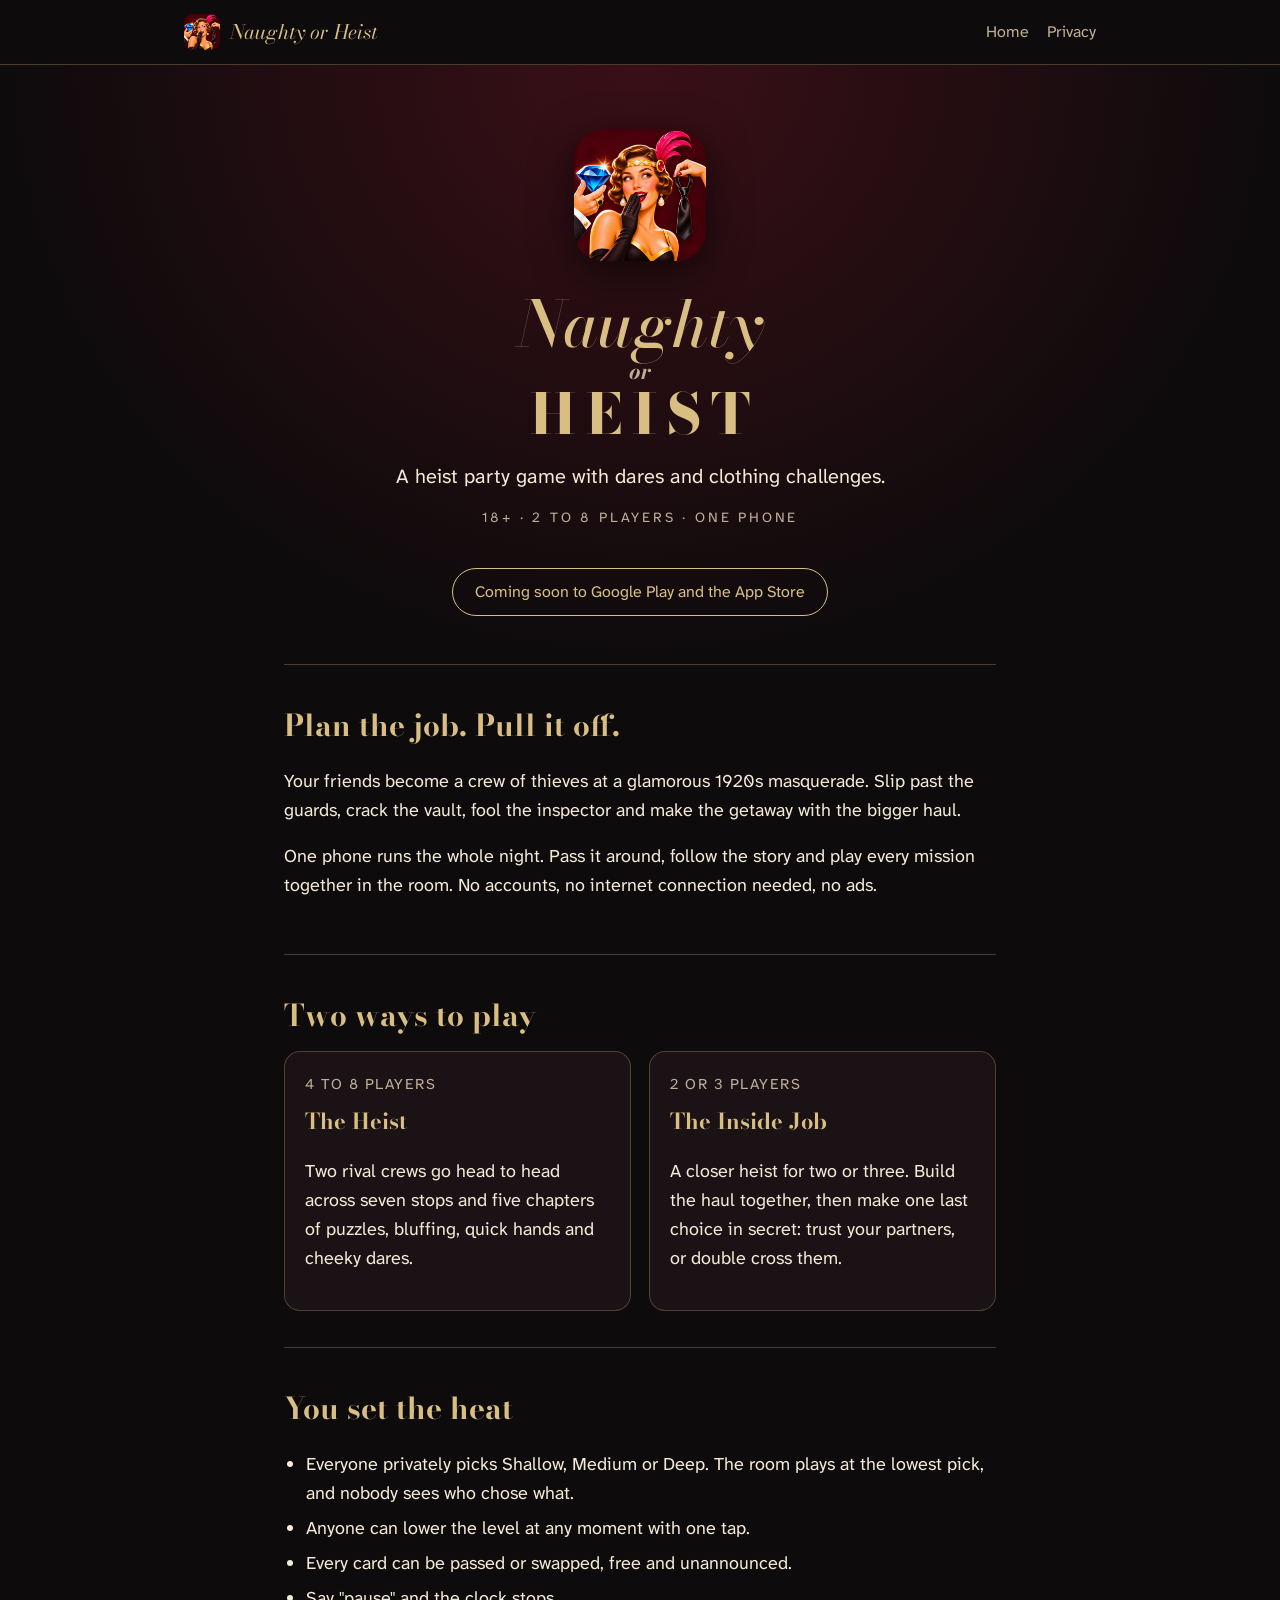
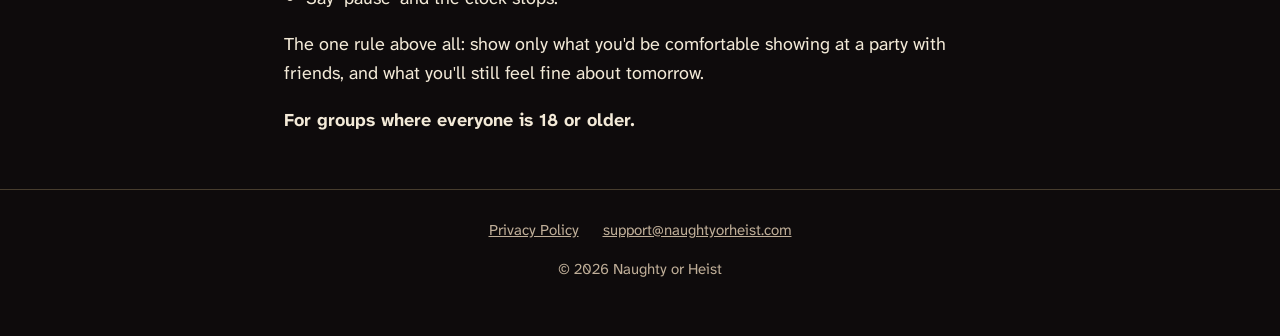
==== index.html @ b8d08db5 "Naughty or Heist website: landing page and privacy policy Co-Authored-By: Claude Opus 5.5 <noreply@a" ====
<!DOCTYPE html>
<html lang="en">
<head>
<meta charset="UTF-8">
<title>Naughty or Heist: A Heist Party Game for Adults</title>
<meta name="viewport" content="width=device-width, initial-scale=1">
<meta name="description" content="Naughty or Heist is a party game for adult groups: rival crews, one phone, and a night-long heist at a 1920s masquerade.">
<link rel="icon" href="favicon.png">
<link rel="preconnect" href="https://fonts.googleapis.com">
<link rel="preconnect" href="https://fonts.gstatic.com" crossorigin>
<link href="https://fonts.googleapis.com/css2?family=Atkinson+Hyperlegible+Next:wght@400;700&family=Bodoni+Moda:ital,wght@0,700;0,800;1,500&display=swap" rel="stylesheet">
<link rel="stylesheet" href="style.css">
</head>
<body>

<nav class="nav">
  <div class="nav-inner">
    <a class="brand" href="index.html"><img src="icon.png" alt=""><span>Naughty or Heist</span></a>
    <div class="nav-links">
      <a href="index.html">Home</a>
      <a href="privacy.html">Privacy</a>
    </div>
  </div>
</nav>

<header class="hero">
  <img class="icon" src="icon.png" alt="Naughty or Heist app icon">
  <h1 class="wordmark" aria-label="Naughty or Heist">
    <span class="naughty">Naughty</span><span class="or">or</span><span class="heist">HEIST</span>
  </h1>
  <p class="tagline">A heist party game with dares and clothing challenges.</p>
  <p class="meta">18+ · 2 to 8 players · One phone</p>
  <span class="soon">Coming soon to Google Play and the App Store</span>
</header>

<main class="wrap">
  <section>
    <h2>Plan the job. Pull it off.</h2>
    <p>Your friends become a crew of thieves at a glamorous 1920s masquerade. Slip past the guards, crack the vault, fool the inspector and make the getaway with the bigger haul.</p>
    <p>One phone runs the whole night. Pass it around, follow the story and play every mission together in the room. No accounts, no internet connection needed, no ads.</p>
  </section>

  <section>
    <h2>Two ways to play</h2>
    <div class="modes">
      <div class="mode">
        <div class="players">4 to 8 players</div>
        <h3>The Heist</h3>
        <p>Two rival crews go head to head across seven stops and five chapters of puzzles, bluffing, quick hands and cheeky dares.</p>
      </div>
      <div class="mode">
        <div class="players">2 or 3 players</div>
        <h3>The Inside Job</h3>
        <p>A closer heist for two or three. Build the haul together, then make one last choice in secret: trust your partners, or double cross them.</p>
      </div>
    </div>
  </section>

  <section>
    <h2>You set the heat</h2>
    <ul>
      <li>Everyone privately picks Shallow, Medium or Deep. The room plays at the lowest pick, and nobody sees who chose what.</li>
      <li>Anyone can lower the level at any moment with one tap.</li>
      <li>Every card can be passed or swapped, free and unannounced.</li>
      <li>Say "pause" and the clock stops.</li>
    </ul>
    <p>The one rule above all: show only what you'd be comfortable showing at a party with friends, and what you'll still feel fine about tomorrow.</p>
    <p><strong>For groups where everyone is 18 or older.</strong></p>
  </section>
</main>

<footer>
  <a href="privacy.html">Privacy Policy</a>
  <a href="mailto:support@naughtyorheist.com">support@naughtyorheist.com</a>
  <p>© 2026 Naughty or Heist</p>
</footer>

</body>
</html>
---- style.css ----
:root {
  --base: #0e0b0c;
  --panel: #1a1214;
  --burgundy: #3a0f17;
  --gold: #d9be84;
  --ivory: #f3ead8;
  --muted: #bfae98;
  --line: rgba(217, 190, 132, 0.28);
}

* { box-sizing: border-box; }

html, body {
  margin: 0;
  background: var(--base);
  color: var(--ivory);
  font-family: "Atkinson Hyperlegible Next", "Atkinson Hyperlegible", system-ui, sans-serif;
  font-size: 18px;
  line-height: 1.6;
}

a { color: var(--gold); }

.wrap { max-width: 760px; overflow-wrap: break-word; margin: 0 auto; padding: 0 24px; }

.nav { border-bottom: 1px solid var(--line); }
.nav-inner {
  max-width: 960px; margin: 0 auto; padding: 14px 24px;
  display: flex; align-items: center; justify-content: space-between; gap: 8px 16px; flex-wrap: wrap;
}
.brand {
  display: flex; align-items: center; gap: 10px; text-decoration: none;
  font-family: "Bodoni Moda", Georgia, serif; font-style: italic; font-size: 20px; color: var(--gold);
  white-space: nowrap;
}
.brand img { width: 36px; height: 36px; border-radius: 9px; }
.nav-links { display: flex; gap: 18px; font-size: 16px; }
.nav-links a { text-decoration: none; color: var(--muted); }
.nav-links a:hover { color: var(--gold); }

.hero {
  text-align: center; padding: 64px 24px 48px;
  background: radial-gradient(ellipse at top, var(--burgundy) 0%, var(--base) 70%);
}
.hero img.icon { width: 132px; height: 132px; border-radius: 30px; box-shadow: 0 10px 40px rgba(0,0,0,0.6); }
.wordmark { margin: 22px 0 6px; color: var(--gold); line-height: 1; }
.wordmark .naughty { display: block; font-family: "Bodoni Moda", Georgia, serif; font-style: italic; font-weight: 500; font-size: 64px; }
.wordmark .or { display: block; font-family: "Bodoni Moda", Georgia, serif; font-style: italic; font-size: 22px; color: var(--muted); margin: 4px 0; }
.wordmark .heist { display: block; font-family: "Bodoni Moda", Georgia, serif; font-weight: 800; font-size: 56px; letter-spacing: 0.18em; padding-left: 0.18em; }
.tagline { font-size: 20px; color: var(--ivory); margin: 18px 0 8px; }
.meta { font-size: 14px; letter-spacing: 0.2em; color: var(--muted); text-transform: uppercase; }
.soon {
  display: inline-block; margin-top: 26px; padding: 10px 22px; border: 1px solid var(--gold);
  border-radius: 999px; color: var(--gold); font-size: 16px;
}

section { padding: 36px 0; border-top: 1px solid var(--line); }
h2 { font-family: "Bodoni Moda", Georgia, serif; color: var(--gold); font-weight: 700; font-size: 30px; margin: 0 0 12px; }
h3 { font-family: "Bodoni Moda", Georgia, serif; color: var(--gold); font-weight: 700; font-size: 22px; margin: 0 0 6px; }

.modes { display: grid; grid-template-columns: 1fr 1fr; gap: 18px; }
.mode { background: var(--panel); border: 1px solid var(--line); border-radius: 16px; padding: 20px; }
.mode .players { color: var(--muted); font-size: 15px; letter-spacing: 0.1em; text-transform: uppercase; margin-bottom: 8px; }
@media (max-width: 640px) {
  .modes { grid-template-columns: 1fr; }
  .wordmark .naughty { font-size: 52px; }
  .wordmark .heist { font-size: 44px; }
}

ul { padding-left: 22px; }
li { margin: 6px 0; }

.doc-header { padding: 48px 0 8px; }
.eyebrow { color: var(--muted); font-size: 14px; letter-spacing: 0.2em; text-transform: uppercase; }
.doc-header h1 { font-family: "Bodoni Moda", Georgia, serif; color: var(--gold); font-size: 44px; margin: 6px 0; }
.updated { color: var(--muted); font-size: 15px; margin: 0 0 16px; }
.doc-body h2 { font-size: 24px; margin-top: 28px; }

footer { border-top: 1px solid var(--line); padding: 28px 24px 40px; text-align: center; color: var(--muted); font-size: 15px; }
footer a { color: var(--muted); margin: 0 10px; }
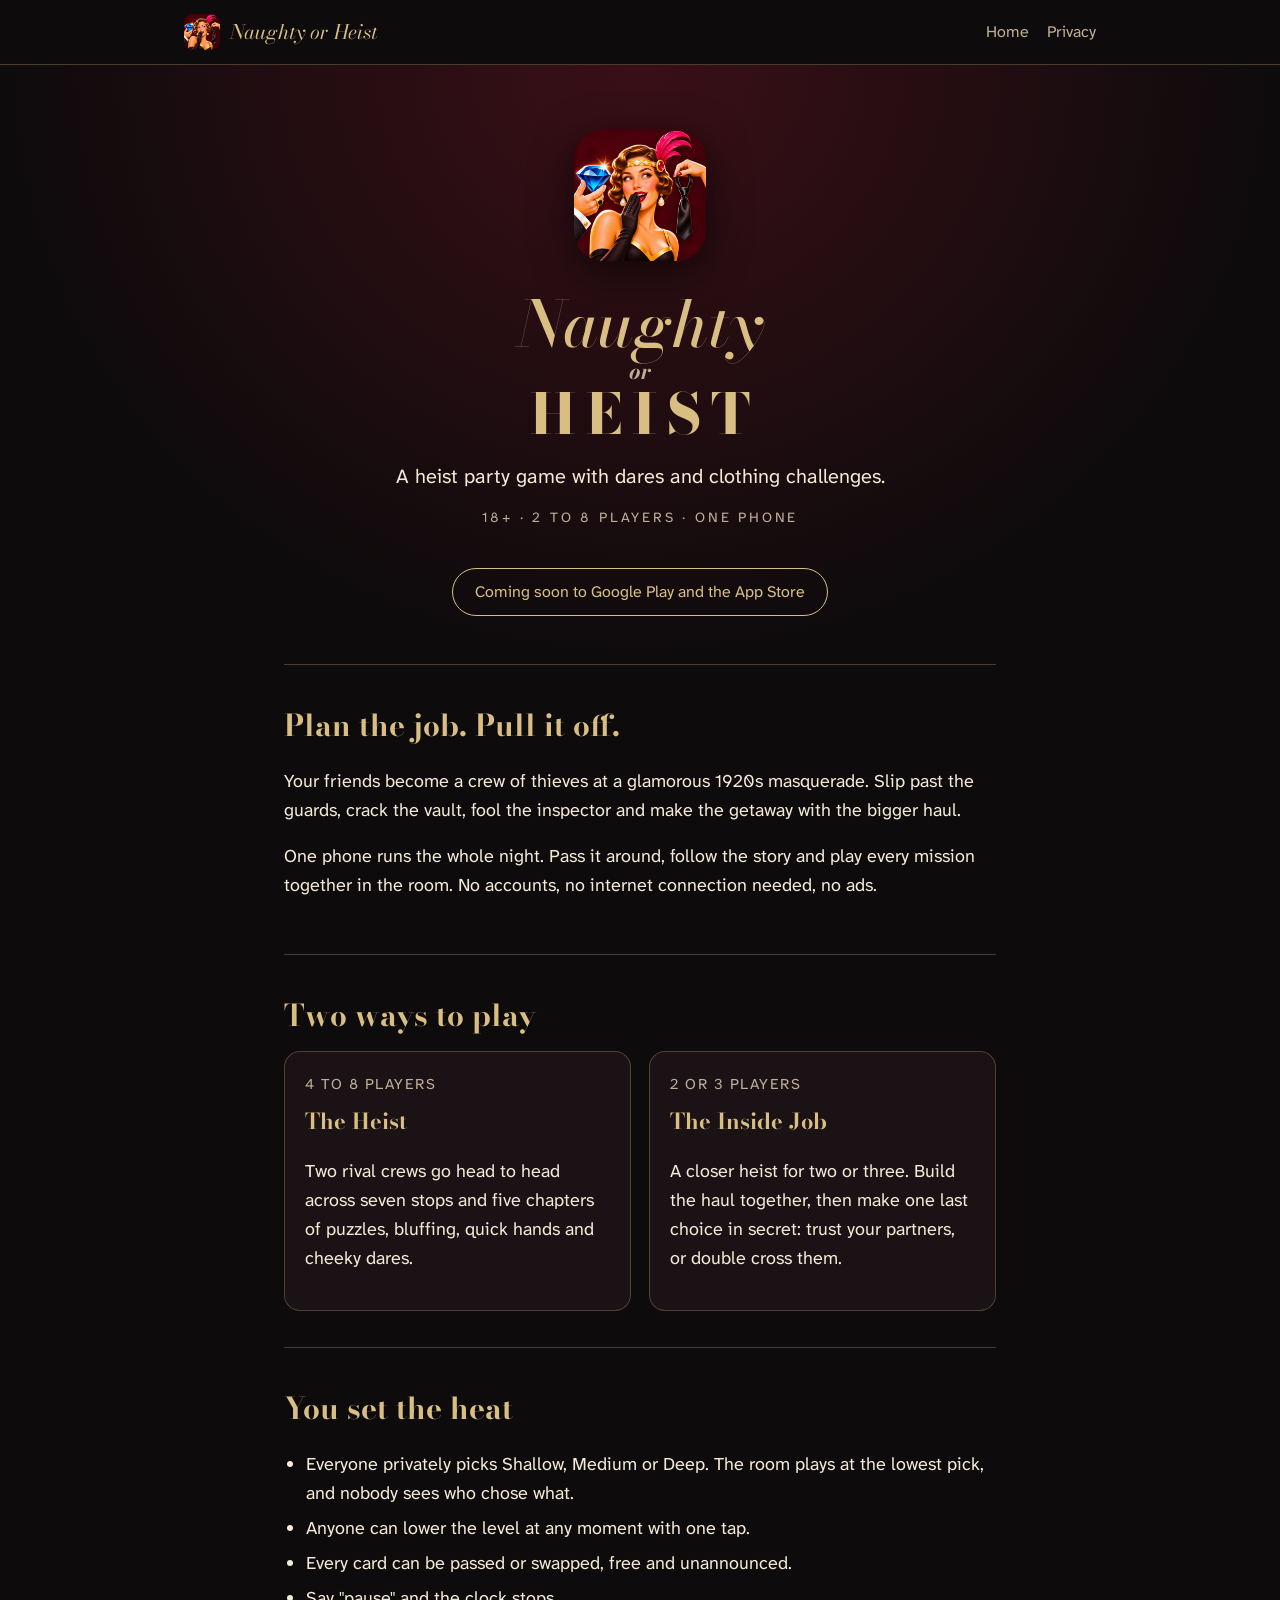
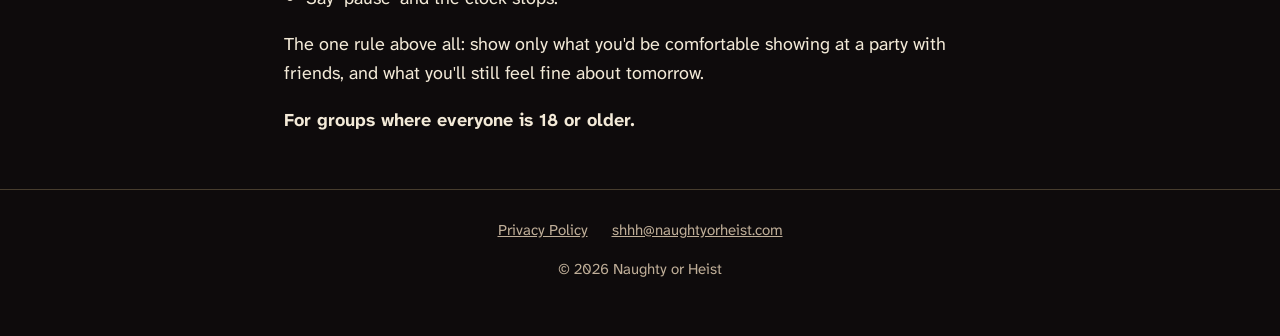
==== commit 531f5e7a: "Contact address: shhh@naughtyorheist.com Co-Authored-By: Claude Opus 5.5 <noreply@anthropic.com>" ====
--- a/index.html
+++ b/index.html
@@ -71,7 +71,7 @@
 
 <footer>
   <a href="privacy.html">Privacy Policy</a>
-  <a href="mailto:support@naughtyorheist.com">support@naughtyorheist.com</a>
+  <a href="mailto:shhh@naughtyorheist.com">shhh@naughtyorheist.com</a>
   <p>© 2026 Naughty or Heist</p>
 </footer>
 
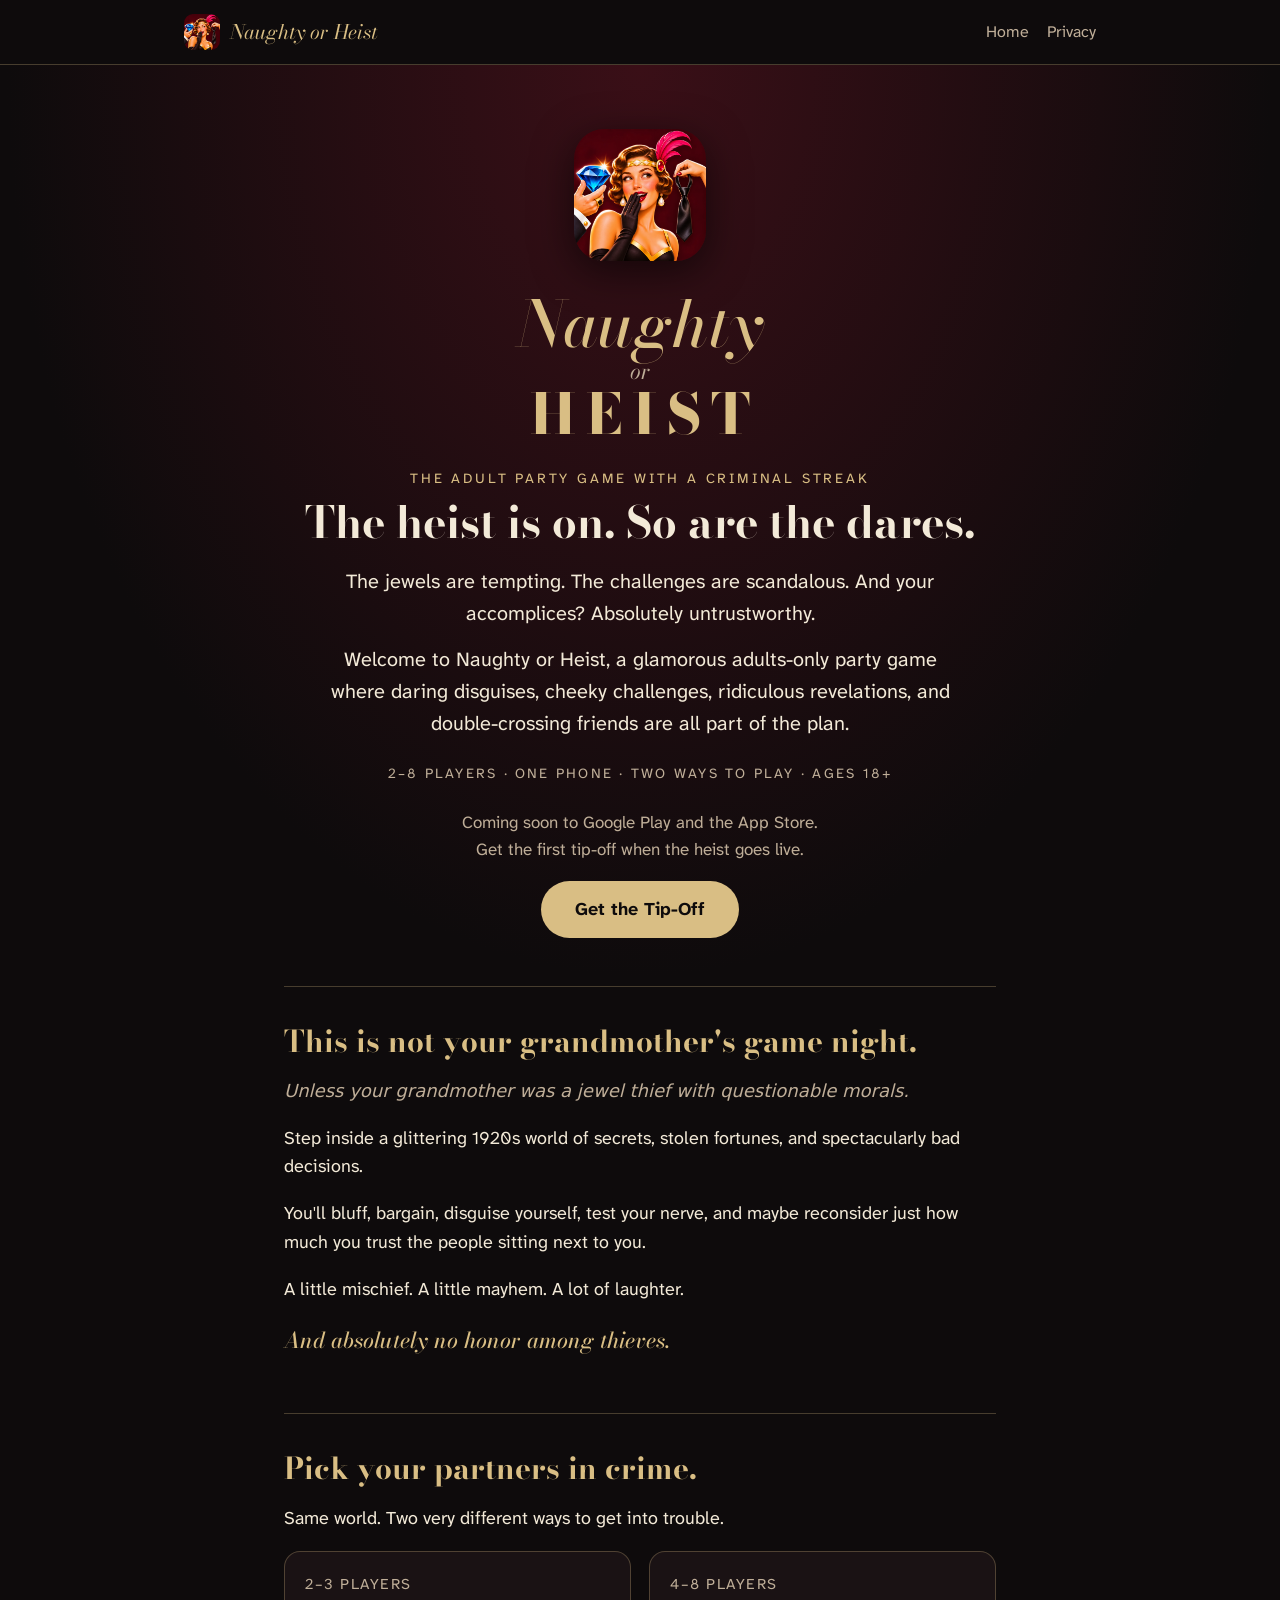
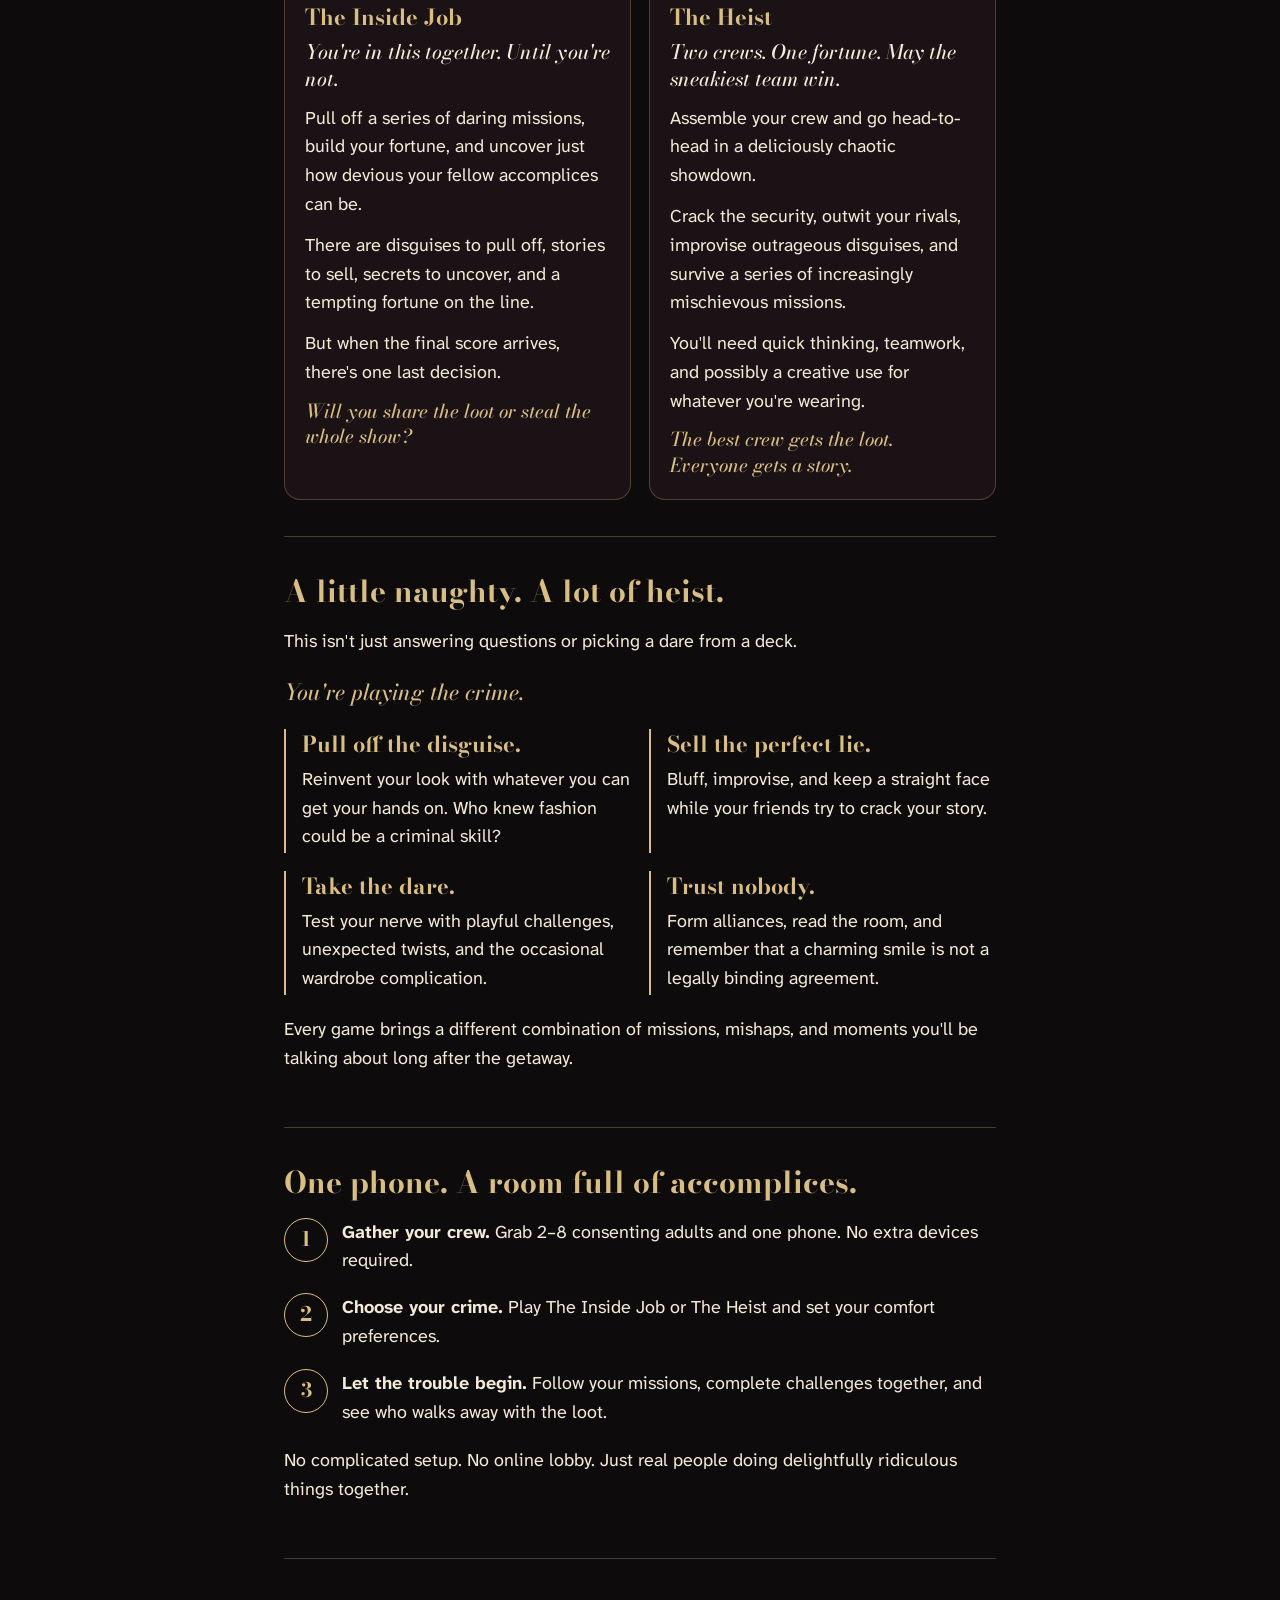
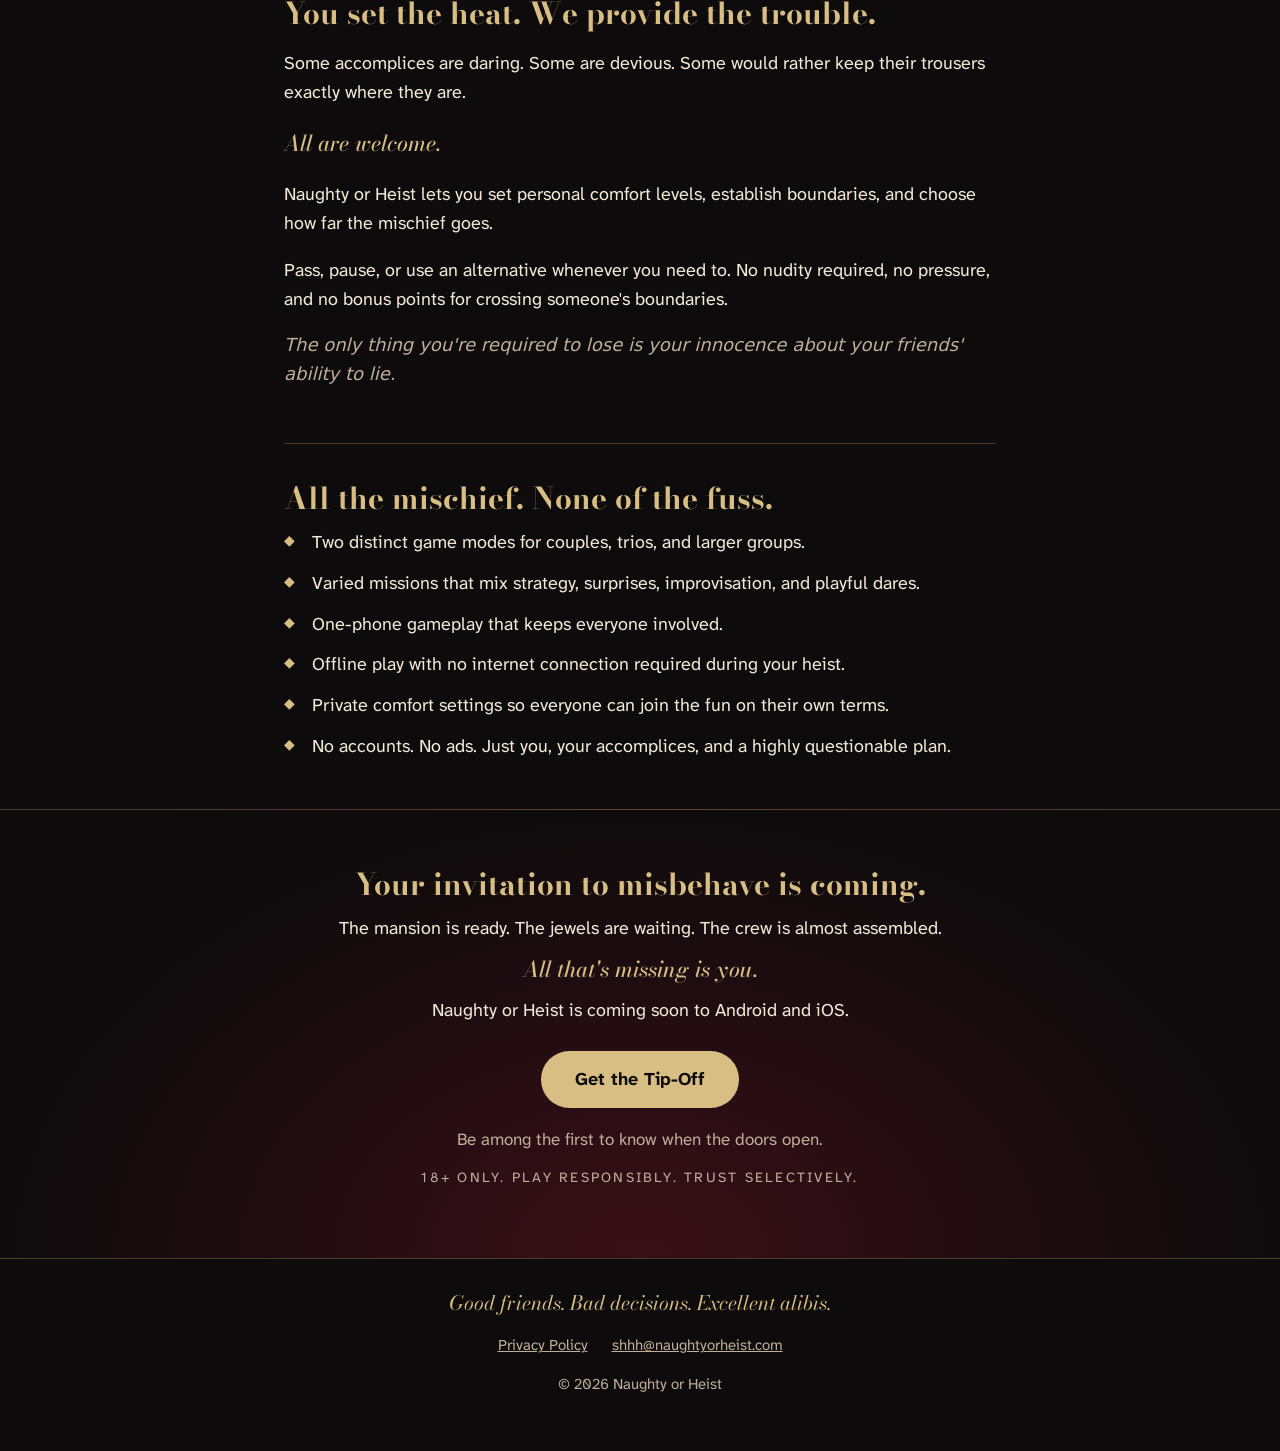
==== commit 7aff0d4d: "New homepage copy; privacy policy covers game updates, email and hosting Co-Authored-By: Claude Opus" ====
--- a/index.html
+++ b/index.html
@@ -2,9 +2,9 @@
 <html lang="en">
 <head>
 <meta charset="UTF-8">
-<title>Naughty or Heist: A Heist Party Game for Adults</title>
+<title>Naughty or Heist: The Adult Party Game with a Criminal Streak</title>
 <meta name="viewport" content="width=device-width, initial-scale=1">
-<meta name="description" content="Naughty or Heist is a party game for adult groups: rival crews, one phone, and a night-long heist at a 1920s masquerade.">
+<meta name="description" content="The jewels are tempting. The challenges are scandalous. And your accomplices? Absolutely untrustworthy. A glamorous adults-only party game for 2 to 8 players on one phone.">
 <link rel="icon" href="favicon.png">
 <link rel="preconnect" href="https://fonts.googleapis.com">
 <link rel="preconnect" href="https://fonts.gstatic.com" crossorigin>
@@ -25,51 +25,122 @@
 
 <header class="hero">
   <img class="icon" src="icon.png" alt="Naughty or Heist app icon">
-  <h1 class="wordmark" aria-label="Naughty or Heist">
+  <div class="wordmark" role="img" aria-label="Naughty or Heist">
     <span class="naughty">Naughty</span><span class="or">or</span><span class="heist">HEIST</span>
-  </h1>
-  <p class="tagline">A heist party game with dares and clothing challenges.</p>
-  <p class="meta">18+ · 2 to 8 players · One phone</p>
-  <span class="soon">Coming soon to Google Play and the App Store</span>
+  </div>
+  <p class="eyebrow">The adult party game with a criminal streak</p>
+  <h1 class="headline">The heist is on. So are the dares.</h1>
+  <p class="lede">The jewels are tempting. The challenges are scandalous. And your accomplices? Absolutely untrustworthy.</p>
+  <p class="lede">Welcome to Naughty or Heist, a glamorous adults-only party game where daring disguises, cheeky challenges, ridiculous revelations, and double-crossing friends are all part of the plan.</p>
+  <p class="meta">2–8 players · One phone · Two ways to play · Ages 18+</p>
+  <p class="soon-line">Coming soon to Google Play and the App Store.<br>Get the first tip-off when the heist goes live.</p>
+  <a class="cta" href="mailto:shhh@naughtyorheist.com?subject=Tip%20me%20off">Get the Tip-Off</a>
 </header>
 
 <main class="wrap">
-  <section>
-    <h2>Plan the job. Pull it off.</h2>
-    <p>Your friends become a crew of thieves at a glamorous 1920s masquerade. Slip past the guards, crack the vault, fool the inspector and make the getaway with the bigger haul.</p>
-    <p>One phone runs the whole night. Pass it around, follow the story and play every mission together in the room. No accounts, no internet connection needed, no ads.</p>
+  <section class="intro">
+    <h2>This is not your grandmother's game night.</h2>
+    <p class="aside">Unless your grandmother was a jewel thief with questionable morals.</p>
+    <p>Step inside a glittering 1920s world of secrets, stolen fortunes, and spectacularly bad decisions.</p>
+    <p>You'll bluff, bargain, disguise yourself, test your nerve, and maybe reconsider just how much you trust the people sitting next to you.</p>
+    <p>A little mischief. A little mayhem. A lot of laughter.</p>
+    <p class="kicker">And absolutely no honor among thieves.</p>
   </section>
 
   <section>
-    <h2>Two ways to play</h2>
+    <h2>Pick your partners in crime.</h2>
+    <p>Same world. Two very different ways to get into trouble.</p>
     <div class="modes">
       <div class="mode">
-        <div class="players">4 to 8 players</div>
-        <h3>The Heist</h3>
-        <p>Two rival crews go head to head across seven stops and five chapters of puzzles, bluffing, quick hands and cheeky dares.</p>
+        <div class="players">2–3 players</div>
+        <h3>The Inside Job</h3>
+        <p class="hook">You're in this together. Until you're not.</p>
+        <p>Pull off a series of daring missions, build your fortune, and uncover just how devious your fellow accomplices can be.</p>
+        <p>There are disguises to pull off, stories to sell, secrets to uncover, and a tempting fortune on the line.</p>
+        <p>But when the final score arrives, there's one last decision.</p>
+        <p class="kicker">Will you share the loot or steal the whole show?</p>
       </div>
       <div class="mode">
-        <div class="players">2 or 3 players</div>
-        <h3>The Inside Job</h3>
-        <p>A closer heist for two or three. Build the haul together, then make one last choice in secret: trust your partners, or double cross them.</p>
+        <div class="players">4–8 players</div>
+        <h3>The Heist</h3>
+        <p class="hook">Two crews. One fortune. May the sneakiest team win.</p>
+        <p>Assemble your crew and go head-to-head in a deliciously chaotic showdown.</p>
+        <p>Crack the security, outwit your rivals, improvise outrageous disguises, and survive a series of increasingly mischievous missions.</p>
+        <p>You'll need quick thinking, teamwork, and possibly a creative use for whatever you're wearing.</p>
+        <p class="kicker">The best crew gets the loot. Everyone gets a story.</p>
       </div>
     </div>
   </section>
 
   <section>
-    <h2>You set the heat</h2>
-    <ul>
-      <li>Everyone privately picks Shallow, Medium or Deep. The room plays at the lowest pick, and nobody sees who chose what.</li>
-      <li>Anyone can lower the level at any moment with one tap.</li>
-      <li>Every card can be passed or swapped, free and unannounced.</li>
-      <li>Say "pause" and the clock stops.</li>
+    <h2>A little naughty. A lot of heist.</h2>
+    <p>This isn't just answering questions or picking a dare from a deck.</p>
+    <p class="kicker">You're playing the crime.</p>
+    <div class="crimes">
+      <div class="crime">
+        <h3>Pull off the disguise.</h3>
+        <p>Reinvent your look with whatever you can get your hands on. Who knew fashion could be a criminal skill?</p>
+      </div>
+      <div class="crime">
+        <h3>Sell the perfect lie.</h3>
+        <p>Bluff, improvise, and keep a straight face while your friends try to crack your story.</p>
+      </div>
+      <div class="crime">
+        <h3>Take the dare.</h3>
+        <p>Test your nerve with playful challenges, unexpected twists, and the occasional wardrobe complication.</p>
+      </div>
+      <div class="crime">
+        <h3>Trust nobody.</h3>
+        <p>Form alliances, read the room, and remember that a charming smile is not a legally binding agreement.</p>
+      </div>
+    </div>
+    <p>Every game brings a different combination of missions, mishaps, and moments you'll be talking about long after the getaway.</p>
+  </section>
+
+  <section>
+    <h2>One phone. A room full of accomplices.</h2>
+    <ol class="steps">
+      <li><strong>Gather your crew.</strong> Grab 2–8 consenting adults and one phone. No extra devices required.</li>
+      <li><strong>Choose your crime.</strong> Play The Inside Job or The Heist and set your comfort preferences.</li>
+      <li><strong>Let the trouble begin.</strong> Follow your missions, complete challenges together, and see who walks away with the loot.</li>
+    </ol>
+    <p>No complicated setup. No online lobby. Just real people doing delightfully ridiculous things together.</p>
+  </section>
+
+  <section>
+    <h2>You set the heat. We provide the trouble.</h2>
+    <p>Some accomplices are daring. Some are devious. Some would rather keep their trousers exactly where they are.</p>
+    <p class="kicker">All are welcome.</p>
+    <p>Naughty or Heist lets you set personal comfort levels, establish boundaries, and choose how far the mischief goes.</p>
+    <p>Pass, pause, or use an alternative whenever you need to. No nudity required, no pressure, and no bonus points for crossing someone's boundaries.</p>
+    <p class="aside">The only thing you're required to lose is your innocence about your friends' ability to lie.</p>
+  </section>
+
+  <section>
+    <h2>All the mischief. None of the fuss.</h2>
+    <ul class="features">
+      <li>Two distinct game modes for couples, trios, and larger groups.</li>
+      <li>Varied missions that mix strategy, surprises, improvisation, and playful dares.</li>
+      <li>One-phone gameplay that keeps everyone involved.</li>
+      <li>Offline play with no internet connection required during your heist.</li>
+      <li>Private comfort settings so everyone can join the fun on their own terms.</li>
+      <li>No accounts. No ads. Just you, your accomplices, and a highly questionable plan.</li>
     </ul>
-    <p>The one rule above all: show only what you'd be comfortable showing at a party with friends, and what you'll still feel fine about tomorrow.</p>
-    <p><strong>For groups where everyone is 18 or older.</strong></p>
   </section>
 </main>
 
+<section class="final">
+  <h2>Your invitation to misbehave is coming.</h2>
+  <p>The mansion is ready. The jewels are waiting. The crew is almost assembled.</p>
+  <p class="kicker">All that's missing is you.</p>
+  <p>Naughty or Heist is coming soon to Android and iOS.</p>
+  <a class="cta" href="mailto:shhh@naughtyorheist.com?subject=Tip%20me%20off">Get the Tip-Off</a>
+  <p class="soon-line">Be among the first to know when the doors open.</p>
+  <p class="meta">18+ only. Play responsibly. Trust selectively.</p>
+</section>
+
 <footer>
+  <p class="foot-tag">Good friends. Bad decisions. Excellent alibis.</p>
   <a href="privacy.html">Privacy Policy</a>
   <a href="mailto:shhh@naughtyorheist.com">shhh@naughtyorheist.com</a>
   <p>© 2026 Naughty or Heist</p>
--- a/style.css
+++ b/style.css
@@ -47,22 +47,65 @@
 .wordmark .naughty { display: block; font-family: "Bodoni Moda", Georgia, serif; font-style: italic; font-weight: 500; font-size: 64px; }
 .wordmark .or { display: block; font-family: "Bodoni Moda", Georgia, serif; font-style: italic; font-size: 22px; color: var(--muted); margin: 4px 0; }
 .wordmark .heist { display: block; font-family: "Bodoni Moda", Georgia, serif; font-weight: 800; font-size: 56px; letter-spacing: 0.18em; padding-left: 0.18em; }
-.tagline { font-size: 20px; color: var(--ivory); margin: 18px 0 8px; }
-.meta { font-size: 14px; letter-spacing: 0.2em; color: var(--muted); text-transform: uppercase; }
-.soon {
-  display: inline-block; margin-top: 26px; padding: 10px 22px; border: 1px solid var(--gold);
-  border-radius: 999px; color: var(--gold); font-size: 16px;
+.hero .eyebrow { margin: 26px 0 8px; color: var(--gold); line-height: 1.5; }
+.headline {
+  font-family: "Bodoni Moda", Georgia, serif; font-weight: 700; color: var(--ivory);
+  font-size: 44px; line-height: 1.15; margin: 0 auto 18px; max-width: 720px;
 }
+.lede { font-size: 20px; margin: 0 auto 14px; max-width: 620px; }
+.meta { font-size: 14px; line-height: 1.8; letter-spacing: 0.16em; color: var(--muted); text-transform: uppercase; margin: 22px 0; }
+.soon-line { color: var(--muted); font-size: 17px; margin: 18px 0; }
+.cta {
+  display: inline-block; padding: 14px 34px; border-radius: 999px; background: var(--gold); color: var(--base);
+  font-weight: 700; font-size: 18px; text-decoration: none;
+}
+.cta:hover { background: var(--ivory); }
 
 section { padding: 36px 0; border-top: 1px solid var(--line); }
-h2 { font-family: "Bodoni Moda", Georgia, serif; color: var(--gold); font-weight: 700; font-size: 30px; margin: 0 0 12px; }
-h3 { font-family: "Bodoni Moda", Georgia, serif; color: var(--gold); font-weight: 700; font-size: 22px; margin: 0 0 6px; }
+h2 { font-family: "Bodoni Moda", Georgia, serif; color: var(--gold); font-weight: 700; font-size: 30px; line-height: 1.2; margin: 0 0 12px; }
+h3 { font-family: "Bodoni Moda", Georgia, serif; color: var(--gold); font-weight: 700; font-size: 22px; line-height: 1.25; margin: 0 0 6px; }
 
 .modes { display: grid; grid-template-columns: 1fr 1fr; gap: 18px; }
 .mode { background: var(--panel); border: 1px solid var(--line); border-radius: 16px; padding: 20px; }
 .mode .players { color: var(--muted); font-size: 15px; letter-spacing: 0.1em; text-transform: uppercase; margin-bottom: 8px; }
+.mode p { margin: 0 0 12px; }
+.mode p:last-child { margin-bottom: 0; }
+
+.hook { font-family: "Bodoni Moda", Georgia, serif; font-style: italic; font-weight: 500; font-size: 20px; line-height: 1.35; color: var(--ivory); }
+.kicker { font-family: "Bodoni Moda", Georgia, serif; font-style: italic; font-weight: 500; font-size: 22px; line-height: 1.35; color: var(--gold); }
+.mode .kicker { font-size: 19px; }
+.aside { font-style: italic; color: var(--muted); }
+
+.crimes { display: grid; grid-template-columns: 1fr 1fr; gap: 18px; margin: 20px 0; }
+.crime { border-left: 2px solid var(--gold); padding: 2px 0 2px 16px; }
+.crime p { margin: 0; }
+
+.steps { list-style: none; counter-reset: step; padding: 0; margin: 16px 0 20px; }
+.steps li { counter-increment: step; position: relative; padding-left: 58px; margin: 18px 0; min-height: 42px; }
+.steps li::before {
+  content: counter(step); position: absolute; left: 0; top: 0; width: 42px; height: 42px; border-radius: 50%;
+  border: 1px solid var(--gold); color: var(--gold); text-align: center; line-height: 40px;
+  font-family: "Bodoni Moda", Georgia, serif; font-weight: 700; font-size: 20px;
+}
+
+.features { list-style: none; padding: 0; margin: 0; }
+.features li { position: relative; padding-left: 28px; margin: 12px 0; }
+.features li::before { content: "◆"; position: absolute; left: 0; top: 1px; color: var(--gold); font-size: 14px; }
+
+.final {
+  text-align: center; padding: 56px 24px; border-top: 1px solid var(--line);
+  background: radial-gradient(ellipse at bottom, var(--burgundy) 0%, var(--base) 70%);
+}
+.final p { margin: 0 auto 12px; max-width: 620px; }
+.final .cta { margin-top: 14px; }
+.final .soon-line { margin-top: 18px; }
+.foot-tag { font-family: "Bodoni Moda", Georgia, serif; font-style: italic; font-size: 20px; color: var(--gold); margin: 0 0 14px; }
+
 @media (max-width: 640px) {
   .modes { grid-template-columns: 1fr; }
+  .crimes { grid-template-columns: 1fr; }
+  .headline { font-size: 34px; }
+  .lede { font-size: 18px; }
   .wordmark .naughty { font-size: 52px; }
   .wordmark .heist { font-size: 44px; }
 }
